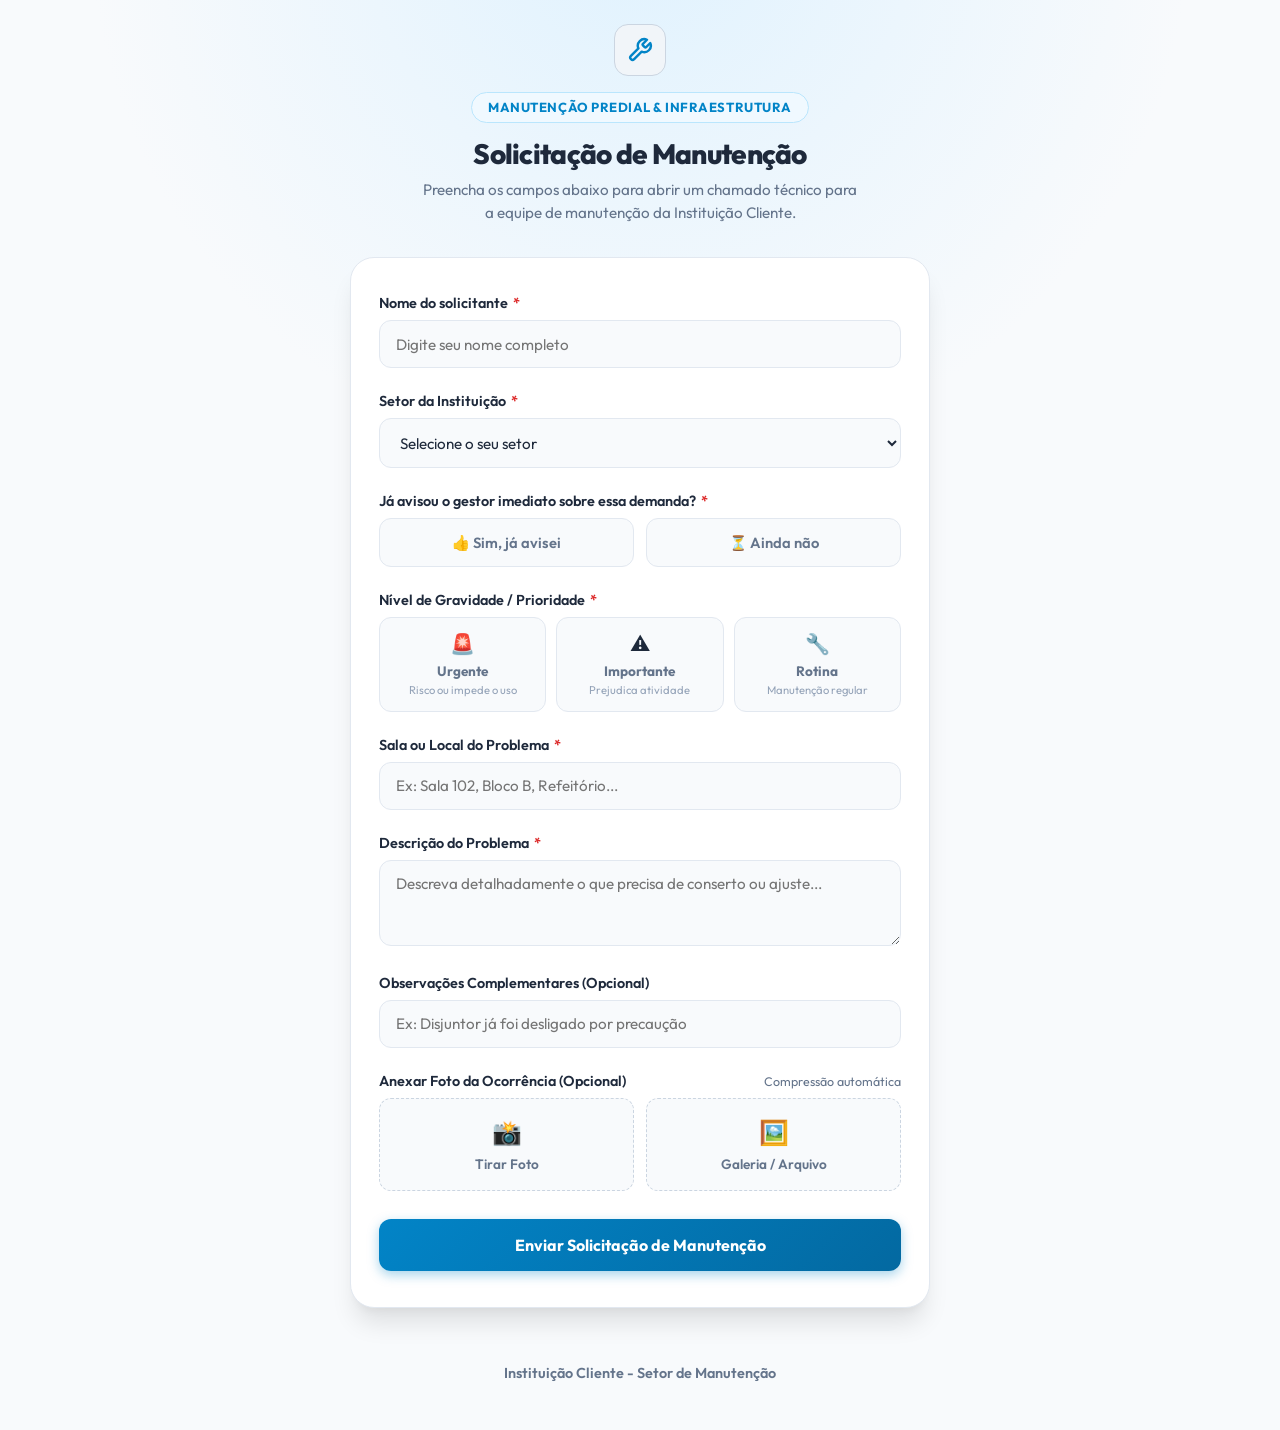
==== src/frontend/solicitar/index.html @ ed88ec56 "refactor: separação em arquitetura MVC e configuração do Firebase Hosting" ====
<!DOCTYPE html>
<html lang="pt-BR">
<head>
  <meta charset="UTF-8">
  <meta name="viewport" content="width=device-width, initial-scale=1.0">
  <title>Abertura de Chamado - Setor de Manutenção</title>
  <meta name="description" content="Sistema de Solicitação de Chamados de Manutenção via QR Code - Instituição Cliente.">
  
  <!-- Fontes Google -->
  <link rel="preconnect" href="https://fonts.googleapis.com">
  <link rel="preconnect" href="https://fonts.gstatic.com" crossorigin>
  <link href="https://fonts.googleapis.com/css2?family=Outfit:wght@400;500;600;700;800&family=Inter:wght@400;500;600;700&display=swap" rel="stylesheet">
  
  <!-- Estilos -->
  <link rel="stylesheet" href="../css/public.css">
  
  <!-- Favicon SVG -->
  <link rel="icon" href="data:image/svg+xml,<svg xmlns=%22http://www.w3.org/2000/svg%22 viewBox=%220 0 100 100%22><text y=%22.9em%22 font-size=%2290%22>🛠️</text></svg>">
</head>
<body>
  <div class="bg-glow"></div>

  <div class="container">
    <!-- Header -->
    <header class="header">
      <div class="generic-brand-icon">
        <svg width="26" height="26" viewBox="0 0 24 24" fill="none" stroke="currentColor" stroke-width="2.2" stroke-linecap="round" stroke-linejoin="round">
          <path d="M14.7 6.3a1 1 0 0 0 0 1.4l1.6 1.6a1 1 0 0 0 1.4 0l3.77-3.77a6 6 0 0 1-7.94 7.94l-6.91 6.91a2.12 2.12 0 0 1-3-3l6.91-6.91a6 6 0 0 1 7.94-7.94l-3.76 3.76z"/>
        </svg>
      </div>
      <div class="brand-badge">
        <span>Manutenção Predial & Infraestrutura</span>
      </div>
      <h1>Solicitação de Manutenção</h1>
      <p>Preencha os campos abaixo para abrir um chamado técnico para a equipe de manutenção da Instituição Cliente.</p>
    </header>

    <!-- Card do Formulário -->
    <div class="form-card" id="formCard">
      <form id="maintenanceForm" novalidate>
        
        <!-- 1. Nome do Solicitante -->
        <div class="form-group">
          <label for="solicitanteNome" class="form-label">
            <span>Nome do solicitante <span class="required">*</span></span>
          </label>
          <input 
            type="text" 
            id="solicitanteNome" 
            name="solicitanteNome" 
            class="form-input" 
            placeholder="Digite seu nome completo" 
            required 
            autocomplete="name"
          >
        </div>

        <!-- 2. Setor da Instituição -->
        <div class="form-group">
          <label for="setorSelect" class="form-label">
            <span>Setor da Instituição <span class="required">*</span></span>
          </label>
          <select id="setorSelect" name="setor" class="form-select" required>
            <option value="" disabled selected>Selecione o seu setor</option>
            <option value="Administrativo">Administrativo</option>
            <option value="Coordenação Operacional">Coordenação Operacional</option>
            <option value="Coordenação de Serviços">Coordenação de Serviços</option>
            <option value="Educação e Ensino">Educação e Ensino</option>
            <option value="Gerência e Direção">Gerência e Direção</option>
            <option value="Infraestrutura e TI">Infraestrutura e TI</option>
            <option value="Operações e Logística">Operações e Logística</option>
            <option value="Setor Geral">Setor Geral</option>
          </select>
        </div>

        <!-- 3. Aviso ao Gestor -->
        <div class="form-group">
          <label class="form-label">
            <span>Já avisou o gestor imediato sobre essa demanda? <span class="required">*</span></span>
          </label>
          <div class="radio-group-cards gestor-options">
            <label class="radio-option-card">
              <input type="radio" name="avisouGestor" value="sim" required>
              <span>👍 Sim, já avisei</span>
            </label>
            <label class="radio-option-card">
              <input type="radio" name="avisouGestor" value="nao" required>
              <span>⏳ Ainda não</span>
            </label>
          </div>
        </div>

        <!-- 4. Prioridade -->
        <div class="form-group">
          <label class="form-label">
            <span>Nível de Gravidade / Prioridade <span class="required">*</span></span>
          </label>
          <div class="priority-grid">
            <!-- Urgente -->
            <label class="priority-card urgente">
              <input type="radio" name="prioridade" value="urgente" required>
              <span class="prio-icon">🚨</span>
              <span class="prio-title">Urgente</span>
              <span class="prio-desc">Risco ou impede o uso</span>
            </label>

            <!-- Importante -->
            <label class="priority-card importante">
              <input type="radio" name="prioridade" value="importante" required>
              <span class="prio-icon">⚠️</span>
              <span class="prio-title">Importante</span>
              <span class="prio-desc">Prejudica atividade</span>
            </label>

            <!-- Rotina -->
            <label class="priority-card rotina">
              <input type="radio" name="prioridade" value="rotina" required>
              <span class="prio-icon">🔧</span>
              <span class="prio-title">Rotina</span>
              <span class="prio-desc">Manutenção regular</span>
            </label>
          </div>
        </div>

        <!-- 5. Identificação da Sala / Local -->
        <div class="form-group">
          <label for="salaInput" class="form-label">
            <span>Sala ou Local do Problema <span class="required">*</span></span>
          </label>
          <input 
            type="text" 
            id="salaInput" 
            name="salaInput" 
            class="form-input" 
            placeholder="Ex: Sala 102, Bloco B, Refeitório..." 
            required 
            autocomplete="off"
          >
        </div>

        <!-- 6. Descrição -->
        <div class="form-group">
          <label for="descricao" class="form-label">
            <span>Descrição do Problema <span class="required">*</span></span>
          </label>
          <textarea 
            id="descricao" 
            name="descricao" 
            class="form-textarea" 
            rows="3" 
            placeholder="Descreva detalhadamente o que precisa de conserto ou ajuste..." 
            required
          ></textarea>
        </div>

        <!-- 7. Observações Adicionais -->
        <div class="form-group">
          <label for="observacoes" class="form-label">
            <span>Observações Complementares (Opcional)</span>
          </label>
          <input 
            type="text" 
            id="observacoes" 
            name="observacoes" 
            class="form-input" 
            placeholder="Ex: Disjuntor já foi desligado por precaução"
          >
        </div>

        <!-- 8. Foto do Problema (Otimização Client-Side) -->
        <div class="form-group">
          <label class="form-label">
            <span>Anexar Foto da Ocorrência (Opcional)</span>
            <span style="font-size: 0.78rem; color: var(--text-muted); font-weight: normal;">Compressão automática</span>
          </label>

          <!-- Inputs ocultos -->
          <input type="file" id="fotoCameraInput" accept="image/*" capture="environment" style="display: none;">
          <input type="file" id="fotoGalleryInput" accept="image/*" style="display: none;">

          <!-- Botoes de Upload -->
          <div class="photo-upload-container" id="photoUploadWrapper">
            <button type="button" class="btn-upload-choice" id="btnTriggerCamera">
              <span style="font-size: 1.5rem;">📸</span>
              <span>Tirar Foto</span>
            </button>
            <button type="button" class="btn-upload-choice" id="btnTriggerGallery">
              <span style="font-size: 1.5rem;">🖼️</span>
              <span>Galeria / Arquivo</span>
            </button>
          </div>

          <!-- Estado de Processamento -->
          <div id="photoProcessingState" style="display: none; align-items: center; justify-content: center; gap: 0.75rem; padding: 1.25rem; background: #f8fafc; border-radius: var(--radius-md); border: 1.5px dashed var(--primary); margin-top: 0.5rem;">
            <div class="spinner" style="border-top-color: var(--primary);"></div>
            <span style="font-size: 0.88rem; font-weight: 600; color: var(--primary);">Otimizando foto client-side...</span>
          </div>

          <!-- Card de Foto Anexada -->
          <div class="photo-attached-card" id="photoAttachedCard">
            <div style="display: flex; align-items: center; gap: 1rem;">
              <img id="previewImage" src="" alt="Foto Anexada" style="width: 56px; height: 56px; object-fit: cover; border-radius: 8px; border: 1px solid var(--border-color);">
              <div style="flex: 1; overflow: hidden;">
                <div id="photoFilename" style="font-size: 0.85rem; font-weight: 700; text-overflow: ellipsis; overflow: hidden; white-space: nowrap;">foto.jpg</div>
                <div style="display: flex; align-items: center; gap: 0.5rem; margin-top: 0.2rem;">
                  <span id="photoSizeBadge" style="background: #e0f2fe; color: #0369a1; font-size: 0.75rem; font-weight: 700; padding: 0.1rem 0.4rem; border-radius: 4px;">~50 KB</span>
                  <span style="font-size: 0.75rem; color: #16a34a; font-weight: 600;">✓ Pronto</span>
                </div>
              </div>
              <div style="display: flex; gap: 0.4rem;">
                <button type="button" class="btn-secondary" id="btnChangePhoto" style="padding: 0.4rem 0.6rem; font-size: 0.8rem;" title="Trocar Foto">Trocar</button>
                <button type="button" class="btn-secondary" id="btnRemovePhoto" style="padding: 0.4rem 0.6rem; font-size: 0.8rem; color: #dc2626;" title="Remover">✕</button>
              </div>
            </div>
          </div>
        </div>

        <!-- Botão de Envio -->
        <button type="submit" class="btn-submit" id="btnSubmit">
          <div class="spinner" id="submitSpinner" style="display: none;"></div>
          <span id="submitText">Enviar Solicitação de Manutenção</span>
        </button>
      </form>
    </div>

    <!-- Tela de Confirmação e Sucesso -->
    <div class="success-screen" id="successScreen">
      <div style="width: 64px; height: 64px; background: #dcfce7; color: #16a34a; border-radius: 50%; display: flex; align-items: center; justify-content: center; margin: 0 auto 1.25rem;">
        <svg width="34" height="34" viewBox="0 0 24 24" fill="none" stroke="currentColor" stroke-width="2.5">
          <polyline points="20 6 9 17 4 12"></polyline>
        </svg>
      </div>

      <h2 style="font-size: 1.5rem; font-weight: 800; color: var(--text-main); margin-bottom: 0.5rem;">
        Chamado Aberto com Sucesso!
      </h2>
      <p style="color: var(--text-muted); font-size: 0.95rem; line-height: 1.5; margin-bottom: 1rem;">
        A equipe do Setor de Manutenção da Instituição Cliente já foi notificada em tempo real.
      </p>

      <div>
        <span style="font-size: 0.8rem; color: var(--text-muted); text-transform: uppercase; font-weight: 700;">Protocolo de Acompanhamento:</span>
        <div>
          <span class="protocol-badge" id="protocolDisplay">MAN-000000-0000</span>
        </div>
      </div>

      <button type="button" class="btn-secondary" id="btnNewRequest" style="margin-top: 1.25rem;">
        <span>Abrir Outro Chamado</span>
      </button>
    </div>

    <!-- Rodapé -->
    <footer class="site-footer">
      Instituição Cliente - Setor de Manutenção
    </footer>
  </div>

  <!-- Modal de Advertência para Prioridade Urgente -->
  <div class="modal-backdrop" id="modalUrgenteAlert">
    <div class="modal-container" style="max-width: 480px; text-align: center; padding: 2rem 1.5rem;">
      <div style="width: 60px; height: 60px; background: #fee2e2; color: #dc2626; border-radius: 50%; display: flex; align-items: center; justify-content: center; margin: 0 auto 1.25rem;">
        <span style="font-size: 1.8rem;">⚠️</span>
      </div>

      <h3 style="font-size: 1.3rem; font-weight: 800; color: #dc2626; margin-bottom: 0.75rem;">
        Atenção: Prioridade Urgente
      </h3>

      <div style="background: #fef2f2; border: 1.5px solid #fca5a5; border-radius: 12px; padding: 1rem; margin-bottom: 1.5rem; text-align: left; font-size: 0.9rem; color: #7f1d1d; line-height: 1.5;">
        <strong>Critério de Classificação:</strong>
        <p style="margin-top: 0.4rem;">
          Esta prioridade deve ser reservada para falhas que apresentem <strong>risco iminente à segurança física</strong> ou causem a <strong>interrupção total das atividades</strong> do local.
        </p>
      </div>

      <div style="display: flex; flex-direction: column; gap: 0.75rem;">
        <button type="button" class="btn-submit" id="btnConfirmarUrgente" style="margin-top: 0; background: #dc2626; box-shadow: 0 4px 12px rgba(220, 38, 38, 0.35);">
          🚨 Confirmar Urgência (Existe Risco / Impede Uso)
        </button>
        <button type="button" class="btn-secondary" id="btnMudarImportante" style="justify-content: center; width: 100%;">
          Mudar para "Importante"
        </button>
      </div>
    </div>
  </div>

  <!-- Controlador / Visão do Formulário de Solicitação -->
  <script type="module" src="../js/views/solicitarView.js"></script>
</body>
</html>
---- src/frontend/css/public.css ----
:root {
  /* Paleta Neutra e Genérica: Tons de Cinza e Azul Claro Padrão */
  --primary: #0284c7;
  --primary-hover: #0369a1;
  --primary-light: #f0f9ff;
  --primary-border: #bae6fd;
  
  --bg-main: #f8fafc;
  --bg-card: #ffffff;
  --bg-input: #f8fafc;
  
  --text-main: #1e293b;
  --text-muted: #64748b;
  --text-light: #94a3b8;
  
  --border-color: #e2e8f0;
  --border-focus: #0ea5e9;
  
  --urgente-bg: #fef2f2;
  --urgente-border: #fca5a5;
  --urgente-color: #dc2626;
  --urgente-active: #fee2e2;

  /* Substituição de Laranja por Cinza Neutro / Aço */
  --importante-bg: #f8fafc;
  --importante-border: #cbd5e1;
  --importante-color: #475569;
  --importante-active: #f1f5f9;

  --rotina-bg: #f0fdf4;
  --rotina-border: #86efac;
  --rotina-color: #16a34a;
  --rotina-active: #dcfce7;

  --radius-sm: 8px;
  --radius-md: 12px;
  --radius-lg: 16px;
  --radius-xl: 24px;
  
  --shadow-sm: 0 1px 2px 0 rgb(0 0 0 / 0.05);
  --shadow-md: 0 4px 6px -1px rgb(0 0 0 / 0.07), 0 2px 4px -2px rgb(0 0 0 / 0.05);
  --shadow-lg: 0 10px 15px -3px rgb(0 0 0 / 0.08), 0 4px 6px -4px rgb(0 0 0 / 0.04);
  --shadow-xl: 0 20px 25px -5px rgb(0 0 0 / 0.1), 0 8px 10px -6px rgb(0 0 0 / 0.05);
  
  --font-family: 'Outfit', 'Inter', -apple-system, BlinkMacSystemFont, 'Segoe UI', Roboto, sans-serif;
}

* {
  margin: 0;
  padding: 0;
  box-sizing: border-box;
}

body {
  font-family: var(--font-family);
  background: var(--bg-main);
  color: var(--text-main);
  min-height: 100vh;
  display: flex;
  flex-direction: column;
  align-items: center;
  padding: 1.5rem 1rem;
  position: relative;
  overflow-x: hidden;
  -webkit-font-smoothing: antialiased;
}

.bg-glow {
  position: absolute;
  top: 0;
  left: 50%;
  transform: translateX(-50%);
  width: 100vw;
  height: 380px;
  background: radial-gradient(circle at 50% -20%, #e0f2fe 0%, rgba(248, 250, 252, 0) 70%);
  z-index: -1;
  pointer-events: none;
}

.container {
  width: 100%;
  max-width: 580px;
  margin: 0 auto;
}

.header {
  text-align: center;
  margin-bottom: 2rem;
  animation: fadeInDown 0.6s ease-out;
}

.brand-badge {
  display: inline-flex;
  align-items: center;
  gap: 0.5rem;
  padding: 0.4rem 1rem;
  background: var(--primary-light);
  border: 1px solid var(--primary-border);
  border-radius: 9999px;
  color: var(--primary);
  font-size: 0.82rem;
  font-weight: 700;
  text-transform: uppercase;
  letter-spacing: 0.04em;
  margin-bottom: 0.85rem;
}

.generic-brand-icon {
  width: 52px;
  height: 52px;
  background: #f1f5f9;
  border: 1.5px solid #cbd5e1;
  color: #0284c7;
  border-radius: 14px;
  display: flex;
  align-items: center;
  justify-content: center;
  margin: 0 auto 1rem;
}

.header h1 {
  font-size: 1.75rem;
  font-weight: 800;
  letter-spacing: -0.025em;
  color: var(--text-main);
  margin-bottom: 0.5rem;
  line-height: 1.25;
}

.header p {
  color: var(--text-muted);
  font-size: 0.95rem;
  line-height: 1.5;
  max-width: 440px;
  margin: 0 auto;
}

.form-card {
  background: var(--bg-card);
  border: 1px solid var(--border-color);
  border-radius: var(--radius-xl);
  box-shadow: var(--shadow-xl);
  padding: 2.25rem 1.75rem;
  animation: fadeInUp 0.6s ease-out;
}

.form-group {
  margin-bottom: 1.5rem;
}

.form-label {
  display: flex;
  align-items: center;
  justify-content: space-between;
  margin-bottom: 0.5rem;
  font-size: 0.9rem;
  font-weight: 600;
  color: var(--text-main);
}

.required {
  color: #dc2626;
  margin-left: 2px;
}

.form-input, 
.form-select, 
.form-textarea {
  width: 100%;
  padding: 0.85rem 1rem;
  background: var(--bg-input);
  border: 1.5px solid var(--border-color);
  border-radius: var(--radius-md);
  font-family: inherit;
  font-size: 0.95rem;
  color: var(--text-main);
  outline: none;
  transition: all 0.2s ease;
}

.form-input:focus, 
.form-select:focus, 
.form-textarea:focus {
  border-color: var(--border-focus);
  background: #ffffff;
  box-shadow: 0 0 0 4px rgba(2, 132, 199, 0.12);
}

.radio-group-cards {
  display: grid;
  grid-template-columns: 1fr 1fr;
  gap: 0.75rem;
}

.radio-option-card {
  position: relative;
  display: flex;
  align-items: center;
  justify-content: center;
  padding: 0.85rem 1rem;
  background: var(--bg-input);
  border: 1.5px solid var(--border-color);
  border-radius: var(--radius-md);
  cursor: pointer;
  transition: all 0.2s ease;
  font-size: 0.92rem;
  font-weight: 600;
  color: var(--text-muted);
}

.radio-option-card input[type="radio"] {
  position: absolute;
  opacity: 0;
  pointer-events: none;
}

.radio-option-card:hover {
  background: #ffffff;
  border-color: #cbd5e1;
}

.radio-option-card.active {
  background: var(--primary-light);
  border-color: var(--primary);
  color: var(--primary);
  font-weight: 700;
}

.priority-grid {
  display: grid;
  grid-template-columns: repeat(3, 1fr);
  gap: 0.65rem;
}

.priority-card {
  position: relative;
  display: flex;
  flex-direction: column;
  align-items: center;
  padding: 0.85rem 0.5rem;
  background: var(--bg-input);
  border: 1.5px solid var(--border-color);
  border-radius: var(--radius-md);
  cursor: pointer;
  transition: all 0.2s ease;
  text-align: center;
}

.priority-card input[type="radio"] {
  position: absolute;
  opacity: 0;
  pointer-events: none;
}

.priority-card .prio-icon {
  font-size: 1.25rem;
  margin-bottom: 0.35rem;
}

.priority-card .prio-title {
  font-size: 0.85rem;
  font-weight: 700;
  color: var(--text-muted);
}

.priority-card .prio-desc {
  font-size: 0.7rem;
  color: var(--text-light);
  margin-top: 0.2rem;
}

.priority-card.rotina.active {
  background: var(--rotina-active);
  border-color: var(--rotina-border);
}
.priority-card.rotina.active .prio-title { color: var(--rotina-color); }

.priority-card.importante.active {
  background: var(--importante-active);
  border-color: var(--importante-border);
}
.priority-card.importante.active .prio-title { color: var(--importante-color); }

.priority-card.urgente.active {
  background: var(--urgente-active);
  border-color: var(--urgente-border);
}
.priority-card.urgente.active .prio-title { color: var(--urgente-color); }

.photo-upload-container {
  display: flex;
  gap: 0.75rem;
  margin-top: 0.4rem;
}

.btn-upload-choice {
  flex: 1;
  display: flex;
  flex-direction: column;
  align-items: center;
  justify-content: center;
  gap: 0.5rem;
  padding: 1.1rem 0.75rem;
  background: #f8fafc;
  border: 1.5px dashed #cbd5e1;
  border-radius: var(--radius-md);
  color: var(--text-muted);
  cursor: pointer;
  transition: all 0.2s;
  font-family: inherit;
  font-size: 0.85rem;
  font-weight: 600;
}

.btn-upload-choice:hover {
  background: #ffffff;
  border-color: var(--primary);
  color: var(--primary);
}

.photo-attached-card {
  background: #f8fafc;
  border: 1.5px solid var(--border-color);
  border-radius: var(--radius-md);
  padding: 1rem;
  display: none;
}

.btn-submit {
  width: 100%;
  padding: 1rem;
  background: linear-gradient(135deg, var(--primary) 0%, #0369a1 100%);
  color: #ffffff;
  border: none;
  border-radius: var(--radius-md);
  font-family: inherit;
  font-size: 1rem;
  font-weight: 700;
  cursor: pointer;
  display: flex;
  align-items: center;
  justify-content: center;
  gap: 0.5rem;
  box-shadow: 0 4px 12px rgba(2, 132, 199, 0.35);
  transition: all 0.2s;
  margin-top: 1.75rem;
}

.btn-submit:hover {
  transform: translateY(-1px);
  box-shadow: 0 6px 16px rgba(2, 132, 199, 0.45);
}

.btn-submit:disabled {
  opacity: 0.7;
  cursor: not-allowed;
  transform: none;
}

.btn-secondary {
  display: inline-flex;
  align-items: center;
  justify-content: center;
  gap: 0.5rem;
  padding: 0.75rem 1.25rem;
  background: #ffffff;
  border: 1.5px solid var(--border-color);
  border-radius: var(--radius-md);
  font-family: inherit;
  font-size: 0.9rem;
  font-weight: 600;
  color: var(--text-main);
  cursor: pointer;
  transition: all 0.2s;
}

.btn-secondary:hover {
  background: #f1f5f9;
  border-color: #94a3b8;
}

.success-screen {
  display: none;
  text-align: center;
  padding: 3rem 1.5rem;
  background: #ffffff;
  border-radius: var(--radius-xl);
  border: 1px solid var(--border-color);
  box-shadow: var(--shadow-xl);
  animation: scaleUp 0.4s ease-out;
}

.success-screen.active {
  display: block;
}

.protocol-badge {
  display: inline-block;
  background: #f1f5f9;
  border: 1.5px solid #cbd5e1;
  color: var(--primary);
  font-family: monospace;
  font-size: 1.25rem;
  font-weight: 800;
  padding: 0.75rem 1.5rem;
  border-radius: var(--radius-md);
  margin: 1.25rem 0;
  letter-spacing: 0.05em;
}

/* Modais */
.modal-backdrop {
  position: fixed;
  inset: 0;
  background: rgba(15, 23, 42, 0.6);
  backdrop-filter: blur(4px);
  display: none;
  align-items: center;
  justify-content: center;
  z-index: 9999;
  padding: 1rem;
}

.modal-backdrop.active {
  display: flex;
}

.modal-container {
  background: #ffffff;
  border-radius: var(--radius-lg);
  box-shadow: var(--shadow-xl);
  width: 100%;
  max-width: 500px;
  overflow: hidden;
  animation: zoomIn 0.25s ease-out;
}

.site-footer {
  margin-top: 2rem;
  text-align: center;
  color: var(--text-muted);
  font-size: 0.9rem;
  font-weight: 600;
  padding: 1.5rem 0;
}

@keyframes fadeInDown {
  from { opacity: 0; transform: translateY(-15px); }
  to { opacity: 1; transform: translateY(0); }
}

@keyframes fadeInUp {
  from { opacity: 0; transform: translateY(15px); }
  to { opacity: 1; transform: translateY(0); }
}

@keyframes zoomIn {
  from { opacity: 0; transform: scale(0.95); }
  to { opacity: 1; transform: scale(1); }
}
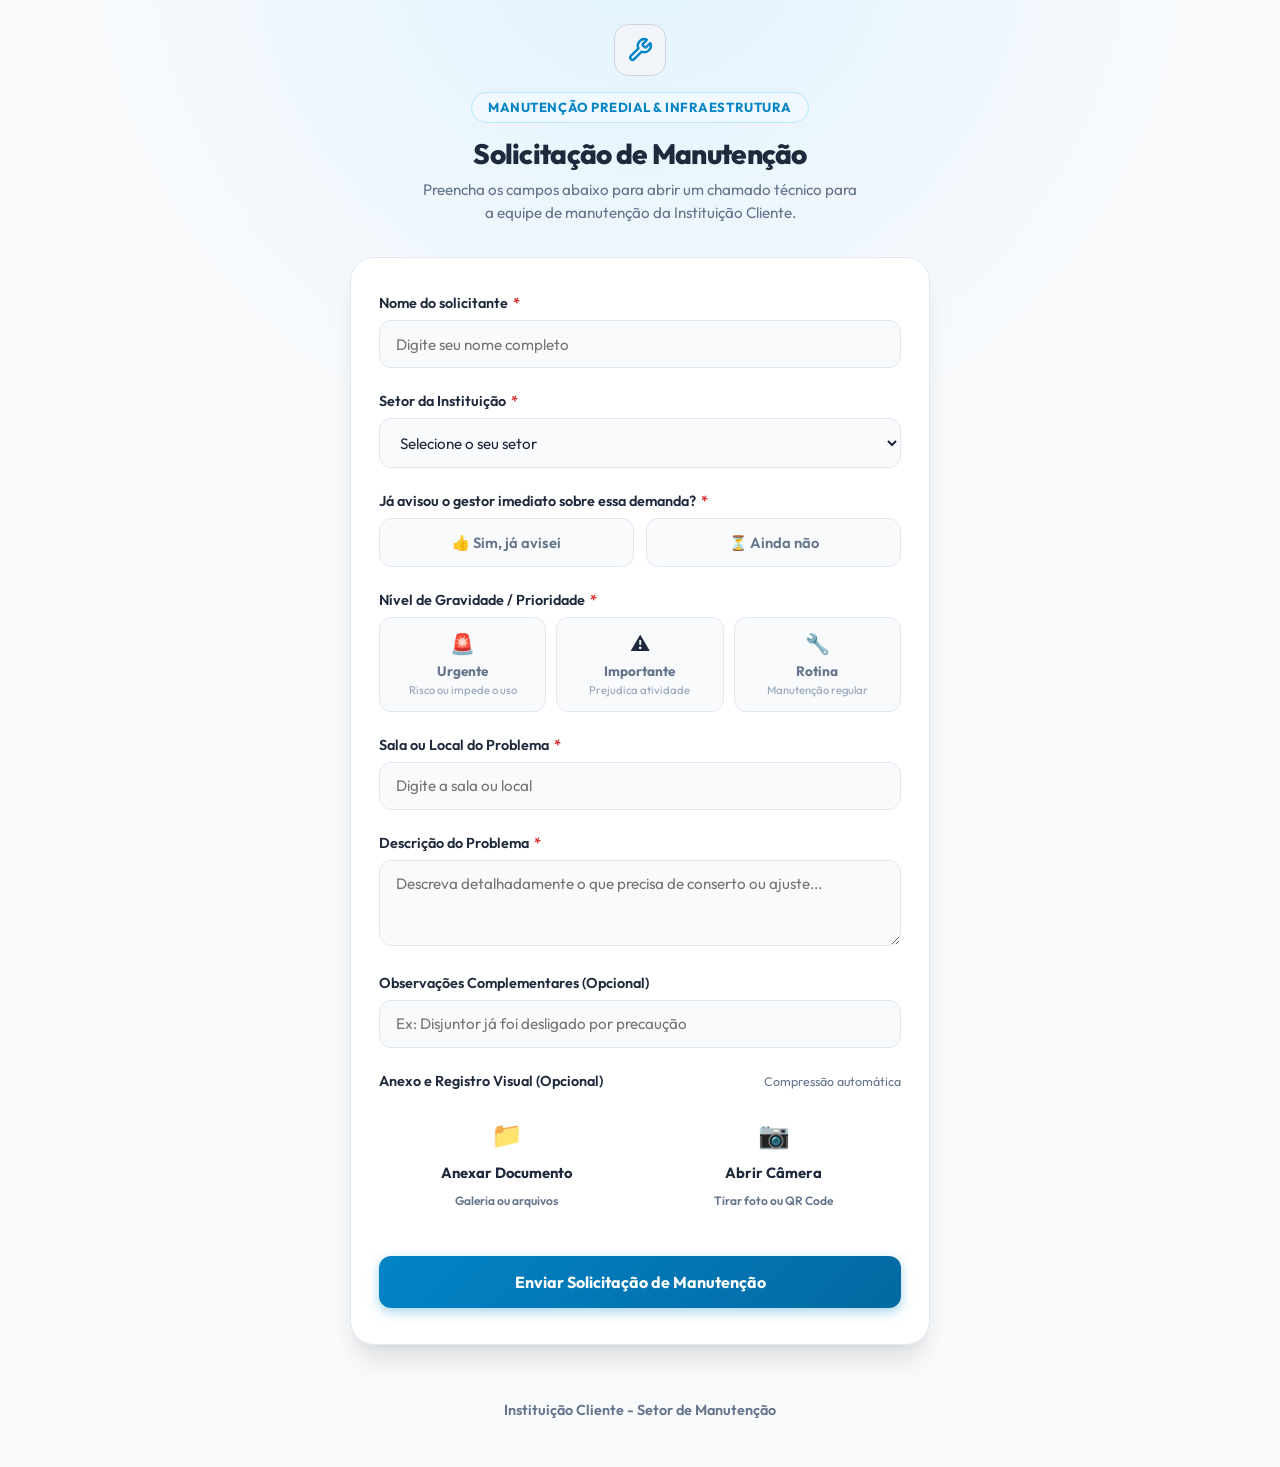
==== commit c90c58b4: "docs: adiciona laudo de qualidade final em PDF e conclui correções de IHC" ====
--- a/src/frontend/solicitar/index.html
+++ b/src/frontend/solicitar/index.html
@@ -37,6 +37,12 @@
 
     <!-- Card do Formulário -->
     <div class="form-card" id="formCard">
+      <!-- Div de Notificação / Feedback Visual Amigável de Sucesso -->
+      <div id="feedbackAberturaBox" class="feedback-banner" style="display: none; background: #dcfce7; border: 1.5px solid #86efac; color: #15803d; border-radius: var(--radius-md); padding: 0.9rem 1.25rem; margin-bottom: 1.5rem; font-weight: 600; text-align: center; box-shadow: var(--shadow-sm);" role="status">
+        <span style="font-size: 1.2rem; margin-right: 0.4rem;">🎉</span>
+        <span id="feedbackAberturaTexto">Chamado aberto com sucesso!</span>
+      </div>
+
       <form id="maintenanceForm" novalidate>
         
         <!-- 1. Nome do Solicitante -->
@@ -122,18 +128,18 @@
           </div>
         </div>
 
-        <!-- 5. Identificação da Sala / Local -->
-        <div class="form-group">
-          <label for="salaInput" class="form-label">
+        <!-- 5. Identificação da Sala / Local (Campo de Texto Livre) -->
+        <div class="form-group">
+          <label for="local_id" class="form-label">
             <span>Sala ou Local do Problema <span class="required">*</span></span>
           </label>
           <input 
             type="text" 
-            id="salaInput" 
-            name="salaInput" 
+            id="local_id" 
+            name="local_id" 
             class="form-input" 
-            placeholder="Ex: Sala 102, Bloco B, Refeitório..." 
             required 
+            placeholder="Digite a sala ou local"
             autocomplete="off"
           >
         </div>
@@ -167,48 +173,75 @@
           >
         </div>
 
-        <!-- 8. Foto do Problema (Otimização Client-Side) -->
+        <!-- 8. Área de Anexos e Câmera -->
         <div class="form-group">
           <label class="form-label">
-            <span>Anexar Foto da Ocorrência (Opcional)</span>
+            <span>Anexo e Registro Visual (Opcional)</span>
             <span style="font-size: 0.78rem; color: var(--text-muted); font-weight: normal;">Compressão automática</span>
           </label>
 
-          <!-- Inputs ocultos -->
-          <input type="file" id="fotoCameraInput" accept="image/*" capture="environment" style="display: none;">
-          <input type="file" id="fotoGalleryInput" accept="image/*" style="display: none;">
-
-          <!-- Botoes de Upload -->
-          <div class="photo-upload-container" id="photoUploadWrapper">
-            <button type="button" class="btn-upload-choice" id="btnTriggerCamera">
-              <span style="font-size: 1.5rem;">📸</span>
-              <span>Tirar Foto</span>
+          <!-- Banner amigável de erro de permissão da câmera -->
+          <div id="cameraPermissionError" class="camera-error-banner" style="display: none; background: var(--urgente-bg); border: 1.5px solid var(--urgente-border); color: var(--urgente-color); border-radius: var(--radius-md); padding: 0.85rem 1rem; margin-bottom: 0.75rem; font-size: 0.88rem; line-height: 1.45;" role="alert">
+            <div style="font-weight: 700; display: flex; align-items: center; gap: 0.5rem; margin-bottom: 0.25rem;">
+              <span>⚠️</span>
+              <span>Acesso à Câmera Bloqueado</span>
+            </div>
+            <p style="margin: 0; color: #991b1b; font-size: 0.85rem;">
+              O acesso à câmera foi bloqueado ou não autorizado pelo navegador. Para tirar fotos ou ler QR Code, por favor libere a permissão de câmera nas configurações do seu navegador e clique novamente em "Abrir Câmera".
+            </p>
+          </div>
+
+          <!-- Container de Vídeo ao Vivo (Câmera Ativa) -->
+          <div id="cameraContainer" style="display: none; background: #0f172a; border-radius: var(--radius-md); padding: 1rem; margin-bottom: 0.75rem; text-align: center; color: #ffffff;">
+            <video id="cameraVideo" playsinline autoplay style="width: 100%; max-height: 260px; border-radius: var(--radius-sm); object-fit: cover; background: #000;"></video>
+            <canvas id="cameraCanvas" style="display: none;"></canvas>
+            <div style="display: flex; gap: 0.75rem; justify-content: center; margin-top: 0.75rem; flex-wrap: wrap;">
+              <button type="button" class="btn-action-qr" id="btnCapturarFoto" style="background: var(--primary); color: #ffffff; border-color: var(--primary); padding: 0.5rem 1rem;">
+                📸 Capturar Foto
+              </button>
+              <button type="button" class="btn-secondary" id="btnFecharCamera" style="padding: 0.5rem 1rem;">
+                ✕ Fechar Câmera
+              </button>
+            </div>
+          </div>
+
+          <!-- As Duas Opções Claras: Anexar Documento / Abrir Câmera -->
+          <div class="photo-upload-container" id="photoUploadWrapper" style="display: flex; gap: 0.75rem; flex-wrap: wrap;">
+            <!-- Opção 1: Input de arquivo para "Anexar Documento" (abrir galeria/arquivos) -->
+            <label class="btn-upload-choice" for="inputAnexoDocumento" style="flex: 1; min-width: 140px; cursor: pointer; margin: 0; display: flex; flex-direction: column; align-items: center; justify-content: center; padding: 1.25rem 1rem; border: 1.5px dashed var(--border); border-radius: var(--radius-md); background: #ffffff; transition: all 0.2s;">
+              <span style="font-size: 1.6rem; margin-bottom: 0.25rem;">📁</span>
+              <span style="font-weight: 700; color: var(--text-main); font-size: 0.92rem;">Anexar Documento</span>
+              <span style="font-size: 0.75rem; color: var(--text-muted); margin-top: 0.2rem;">Galeria ou arquivos</span>
+              <input type="file" id="inputAnexoDocumento" accept="image/*,application/pdf" style="display: none;">
+            </label>
+
+            <!-- Opção 2: Botão específico para "Abrir Câmera" (tirar foto ou QR Code) -->
+            <button type="button" class="btn-upload-choice" id="btnAbrirCamera" style="flex: 1; min-width: 140px; cursor: pointer; margin: 0; display: flex; flex-direction: column; align-items: center; justify-content: center; padding: 1.25rem 1rem; border: 1.5px dashed var(--border); border-radius: var(--radius-md); background: #ffffff; transition: all 0.2s;">
+              <span style="font-size: 1.6rem; margin-bottom: 0.25rem;">📷</span>
+              <span style="font-weight: 700; color: var(--text-main); font-size: 0.92rem;">Abrir Câmera</span>
+              <span style="font-size: 0.75rem; color: var(--text-muted); margin-top: 0.2rem;">Tirar foto ou QR Code</span>
             </button>
-            <button type="button" class="btn-upload-choice" id="btnTriggerGallery">
-              <span style="font-size: 1.5rem;">🖼️</span>
-              <span>Galeria / Arquivo</span>
-            </button>
-          </div>
-
-          <!-- Estado de Processamento -->
+          </div>
+
+          <!-- Estado de Processamento e Compressão -->
           <div id="photoProcessingState" style="display: none; align-items: center; justify-content: center; gap: 0.75rem; padding: 1.25rem; background: #f8fafc; border-radius: var(--radius-md); border: 1.5px dashed var(--primary); margin-top: 0.5rem;">
             <div class="spinner" style="border-top-color: var(--primary);"></div>
-            <span style="font-size: 0.88rem; font-weight: 600; color: var(--primary);">Otimizando foto client-side...</span>
-          </div>
-
-          <!-- Card de Foto Anexada -->
-          <div class="photo-attached-card" id="photoAttachedCard">
+            <span style="font-size: 0.88rem; font-weight: 600; color: var(--primary);">Otimizando arquivo anexo...</span>
+          </div>
+
+          <!-- Card de Arquivo / Foto Anexada -->
+          <div class="photo-attached-card" id="photoAttachedCard" style="display: none; margin-top: 0.5rem;">
             <div style="display: flex; align-items: center; gap: 1rem;">
-              <img id="previewImage" src="" alt="Foto Anexada" style="width: 56px; height: 56px; object-fit: cover; border-radius: 8px; border: 1px solid var(--border-color);">
+              <img id="previewImage" src="" alt="Anexo" style="width: 56px; height: 56px; object-fit: cover; border-radius: 8px; border: 1px solid var(--border);">
               <div style="flex: 1; overflow: hidden;">
-                <div id="photoFilename" style="font-size: 0.85rem; font-weight: 700; text-overflow: ellipsis; overflow: hidden; white-space: nowrap;">foto.jpg</div>
+                <div id="photoFilename" style="font-size: 0.85rem; font-weight: 700; text-overflow: ellipsis; overflow: hidden; white-space: nowrap;">anexo.jpg</div>
                 <div style="display: flex; align-items: center; gap: 0.5rem; margin-top: 0.2rem;">
                   <span id="photoSizeBadge" style="background: #e0f2fe; color: #0369a1; font-size: 0.75rem; font-weight: 700; padding: 0.1rem 0.4rem; border-radius: 4px;">~50 KB</span>
                   <span style="font-size: 0.75rem; color: #16a34a; font-weight: 600;">✓ Pronto</span>
                 </div>
               </div>
               <div style="display: flex; gap: 0.4rem;">
-                <button type="button" class="btn-secondary" id="btnChangePhoto" style="padding: 0.4rem 0.6rem; font-size: 0.8rem;" title="Trocar Foto">Trocar</button>
+                <button type="button" class="btn-secondary" id="btnChangePhoto" style="padding: 0.4rem 0.6rem; font-size: 0.8rem;" title="Trocar Anexo">Trocar</button>
                 <button type="button" class="btn-secondary" id="btnRemovePhoto" style="padding: 0.4rem 0.6rem; font-size: 0.8rem; color: #dc2626;" title="Remover">✕</button>
               </div>
             </div>
